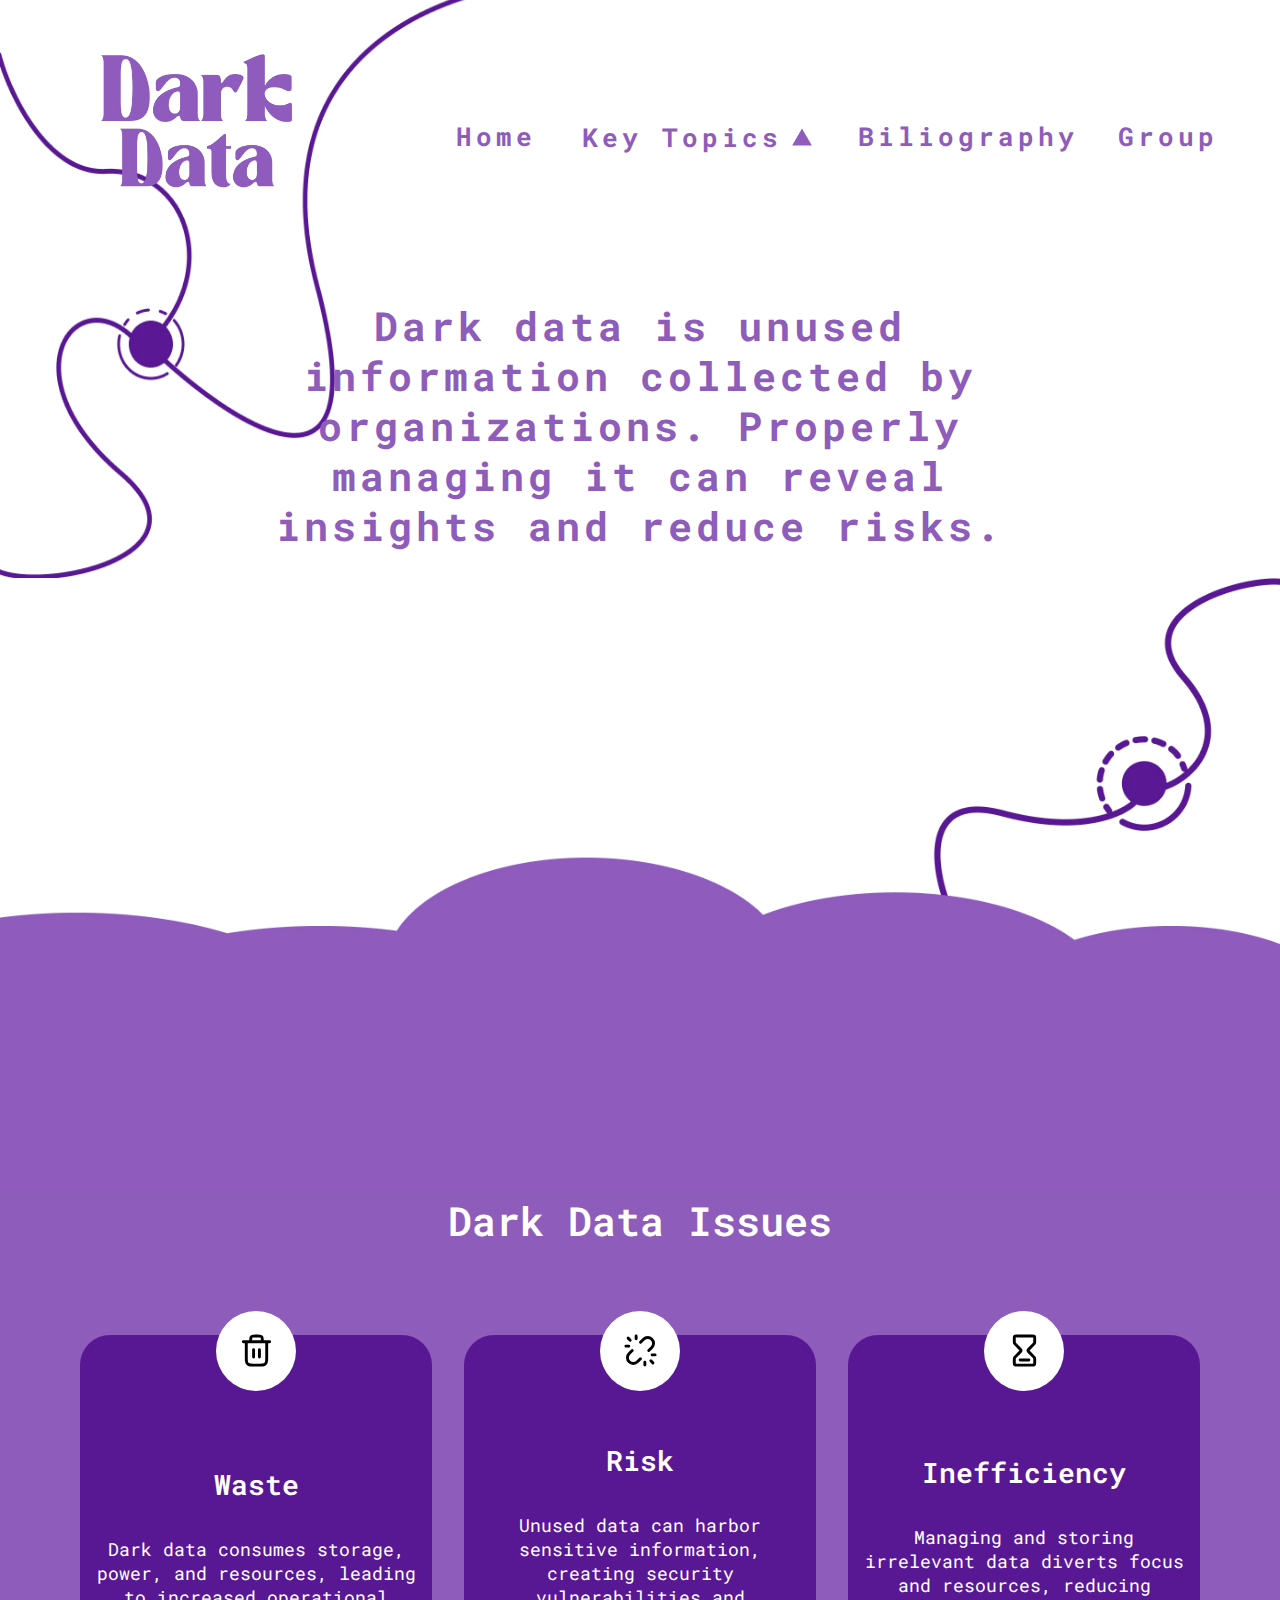
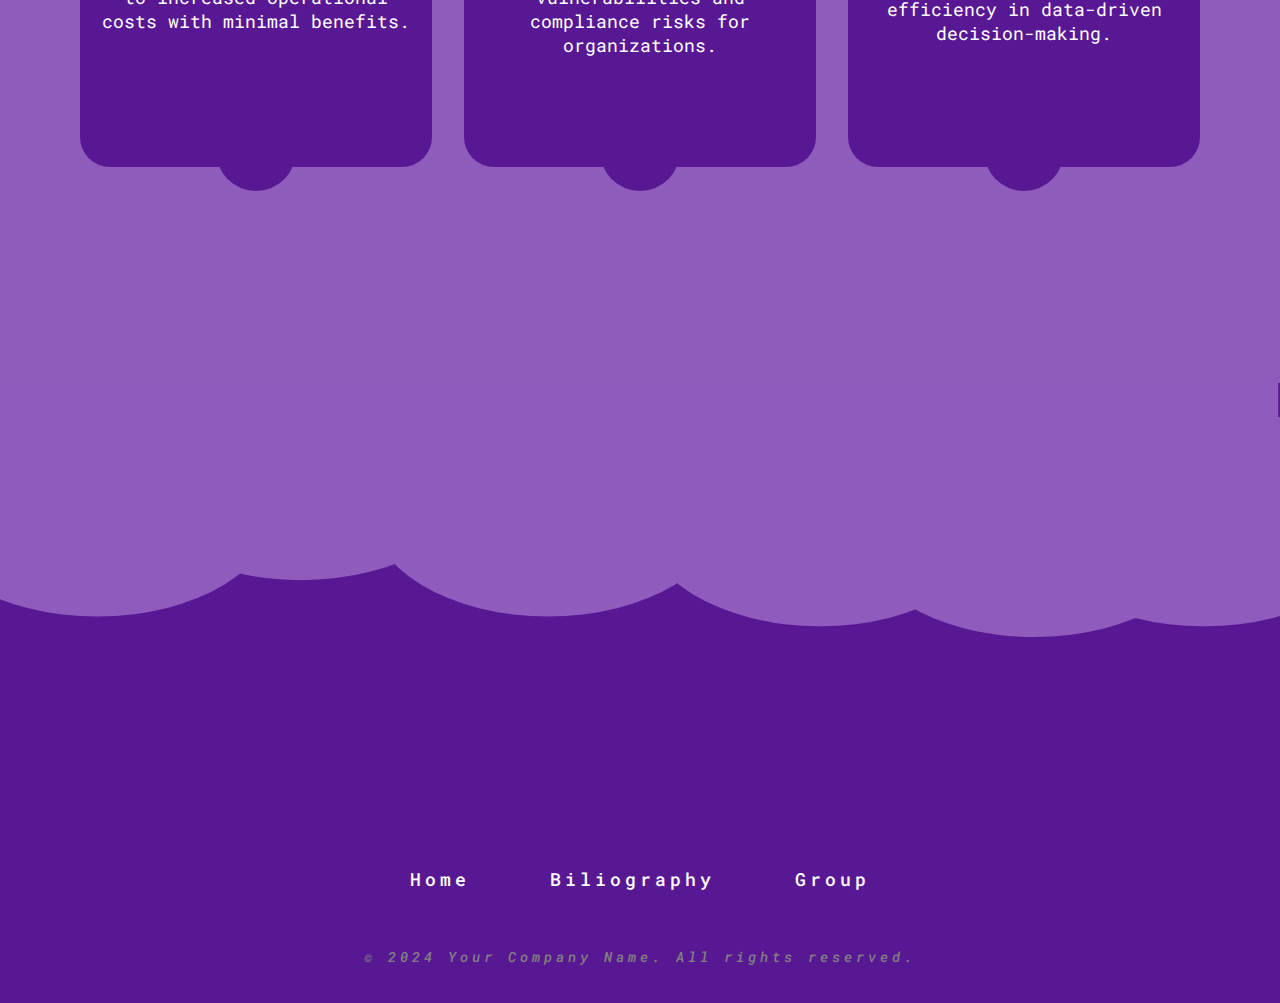
==== HTML/index.html @ 4b334733 "Merge branch 'main' of https://github.com/SlimsyKhan7/Group18-DarkData" ====
<!DOCTYPE html>
<html lang="en">
  <head>
    <meta charset="UTF-8" />
    <meta name="viewport" content="width=device-width, initial-scale=1.0" />
    <link rel="stylesheet" href="./../CSS/index.css" />
    <link rel="preconnect" href="https://fonts.googleapis.com" />
    <link rel="preconnect" href="https://fonts.gstatic.com" crossorigin />
    <link
      href="https://fonts.googleapis.com/css2?family=Roboto+Mono:ital,wght@0,100..700;1,100..700&display=swap"
      rel="stylesheet"
    />
    <script src="./../Javascript/index.js"></script>
    <title></title>
  </head>
  <body>
    <div class="nav-header">
      <nav class="nav">
        <img
          class="dotoutline"
          src="../Imgs/dotoutline.jpg"
          width="550"
          height="600"
          alt="dotoutline"
        />
        <div>
          <img
            src="../Imgs/Dark_Data-removebg-preview.png"
            height="270"
            width="270"
            alt=""
          />
        </div>
        <div class="nav-links">
          <a class="nav-link" href="./index.html"> Home </a>
          <div class="dropdown">
            <button onclick="myFunction()" class="dropbtn nav-link">
              Key Topics
              <img
                id="myDropdownArrow2"
                class="show dropdown-arrow2"
                src="../Imgs/arrow1.svg"
                height="20"
                width="20"
                alt=""
              />
              <img
                id="myDropdownArrow"
                class="dropdown-arrow"
                src="../Imgs/arrow2.svg"
                height="20"
                width="20"
                alt=""
              />
            </button>

            <div id="myDropdown" class="dropdown-content">
              <a href="./datawarehousing.html">Data WareHousing</a>
              <a href="./ReducingDarkData.html">Reducing dark data</a>
              <a href="./environmental.html">Evironmental Impact</a>
              <a href="./cloudstorage.html">Cloud Storage</a>
              <a href="./financial-impacts.html">
                Financial Impacts of Dark Data</a
              >
            </div>
          </div>
          <a href="./bibliography.html" class="nav-link"> Biliography </a>
          <a class="nav-link"> Group </a>
        </div>
      </nav>
      <section class="header">
        <h1 class="header-heading">
          Dark data is unused information collected by organizations. Properly
          managing it can reveal insights and reduce risks.
        </h1>
      </section>
      <img
        class="transition"
        src="../Imgs/transition.jpg"
        width="100%"
        alt=""
      />
    </div>
    <section class="section-1-inside">
      <h2 class="issues-header">Dark Data Issues</h2>
      <div class="issues">
        <div class="issues-container">
          <div>
            <img width="35" height="35" src="../Imgs/trash.svg" alt="trash" />
          </div>
          <h3>Waste</h3>
          <p>
            Dark data consumes storage, power, and resources, leading to
            increased operational costs with minimal benefits.
          </p>
          <section class="bottom-circle"></section>
        </div>
        <div class="issues-container">
          <div>
            <img
              width="35"
              height="35"
              src="../Imgs/link-broken.svg"
              alt="link broken"
            />
          </div>
          <h3>Risk</h3>
          <p>
            Unused data can harbor sensitive information, creating security
            vulnerabilities and compliance risks for organizations.
          </p>
          <section class="bottom-circle"></section>
        </div>
        <div class="issues-container">
          <div>
            <img
              width="35"
              height="35"
              src="../Imgs/hourglass.svg"
              alt="hourglass"
            />
          </div>
          <h3>Inefficiency</h3>
          <p>
            Managing and storing irrelevant data diverts focus and resources,
            reducing efficiency in data-driven decision-making.
          </p>
          <section class="bottom-circle"></section>
        </div>
      </div>
    </section>
    <img
      class="transition2"
      width="100%"
      src="../Imgs/transition2.svg"
      alt="transition2"
    />
    <footer>
      <div class="footer">
        <div class="footer-links">
          <a href="./index.html"> Home </a>
          <a href="./bibliography.html"> Biliography </a>
          <a href=""> Group </a>
        </div>
        <div class="footer-copyright">
          <p>&copy; 2024 Your Company Name. All rights reserved.</p>
        </div>
      </div>
    </footer>
  </body>
  <script src="../Javascript/index.js"></script>
</html>
---- CSS/index.css ----
/* Main Page */

body,
html {
  padding: 0;
  margin: 0;
}

.nav-header {
  padding: 0;
  margin: 0;
}

.nav {
  display: flex;
  justify-content: space-around;
  align-items: center;
}

.nav-links {
  display: flex;
  gap: 5rem;
}

.nav-link {
  text-decoration: none;
  color: #8e5cbb;
  font-size: 30px;
  font-weight: 900;
  line-height: 32px;
  letter-spacing: 4px;
  font-family: "Roboto Mono", monospace;
}

.nav-link:hover {
  opacity: 0.5;
  cursor: pointer;
}

.dotoutline {
  top: -20px;
  left: 0;
  position: absolute;
  z-index: -1;
}

.dotoutline2 {
  right: 0;
  bottom: -20px;
  position: absolute;
  z-index: -1;
}

.header-heading {
  color: #8e5cbb;
  font-size: 40px;
  font-weight: 900;
  line-height: 50px;
  letter-spacing: 4px;
  font-family: "Roboto Mono", monospace;
  text-align: center;
  max-width: 750px;
  position: relative;
  z-index: 1;
}

.header {
  display: flex;
  justify-content: center;
}

.header-smaller {
  color: #8e5cbb;
  font-size: 30px;
  font-weight: 900;
  line-height: 50px;
  letter-spacing: 4px;
  font-family: "Roboto Mono", monospace;
  text-align: center;
  max-width: 750px;
  position: relative;
  z-index: 1;
}

.transition {
  z-index: -1;
  display: block;
}

.dropbtn {
  text-decoration: none;
  color: #8e5cbb;
  font-size: 30px;
  font-weight: 900;
  line-height: 32px;
  letter-spacing: 4px;
  font-family: "Roboto Mono", monospace;
  border: none;
  background: none;
  display: flex;
  align-items: center;
  gap: 10px;
}

.dropbtn:hover,
.dropbtn:focus {
  opacity: 0.5;
}

.dropdown {
  position: relative;
  display: inline-block;
  z-index: 10;
}

.dropdown-content {
  display: none;
  position: absolute;
  border: 1px #8e5cbb solid;
  min-width: 160px;
  border-radius: 15px;
  box-shadow: 0px 8px 16px 0px rgba(0, 0, 0, 0.2);
  z-index: 100;
  background-color: white;
}

.dropdown-arrow {
  display: none;
}

.dropdown-arrow2 {
  display: none;
}

.dropdown-content a {
  padding: 12px 16px;
  text-decoration: none;
  display: block;
  border-radius: 15px;
  text-align: center;
  text-decoration: none;
  color: #8e5cbb;
  font-size: 20px;
  font-weight: 900;
  letter-spacing: 4px;
  font-family: "Roboto Mono", monospace;
  border: none;
  background: none;
}

.dropdown-content a:hover {
  background-color: #ddd;
}

.show {
  display: block;
}

.section-1-inside {
  background-color: #8e5cbb;
  padding-bottom: 12rem;
}

.issues {
  display: flex;
  justify-content: center;
  align-items: center;
  gap: 8rem;
  padding: 1.5rem 0;
  position: relative;
}

.issues-header {
  margin: 0;
  align-items: center;
  text-align: center;
  color: white;
  font-family: "Roboto Mono", monospace;
  font-weight: 600;
  font-size: 40px;
  padding-bottom: 4rem;
}

.issues-container {
  background-color: #591893;
  padding: 1rem;
  border-radius: 30px;
  display: flex;
  flex-direction: column;
  align-items: center;
  justify-content: center;
  height: 25rem;
  max-width: 20rem;
}

.issues-container h3 {
  color: white;
  font-family: "Roboto Mono", monospace;
  font-weight: 600;
  font-size: 28px;
  text-align: center;
  margin: 0;
  padding: 1rem 4rem;
}

.issues-container p {
  color: white;
  font-family: "Roboto Mono", monospace;
  font-weight: 400;
  font-size: 18px;
  text-align: center;
}

.bottom-circle {
  width: 80px;
  height: 80px;
  background-color: #591893;
  border-radius: 50px;
  position: absolute;
  bottom: 0;
  display: flex;
  justify-content: center;
  align-items: center;
}

.issues-container div {
  width: 80px;
  height: 80px;
  background-color: white;
  border-radius: 50px;
  position: absolute;
  top: 0;
  display: flex;
  justify-content: center;
  align-items: center;
}

.transition2 {
  position: absolute;
}

footer {
  background-color: #591893;
  width: 100%;
}

.footer {
  padding-top: 30rem;
  position: relative;
  display: flex;
  justify-content: center;
  flex-direction: column;
  gap: 1rem;
  align-items: center;
  z-index: 10;
}

.footer-other {
  padding-top: 3rem;
  position: relative;
  display: flex;
  justify-content: center;
  flex-direction: column;
  gap: 1rem;
  align-items: center;
  z-index: 10;
}

.footer-links {
  display: flex;
  gap: 5rem;
}

.footer-links a {
  text-decoration: none;
  color: white;
  font-size: 18px;
  font-weight: 500;
  line-height: 32px;
  letter-spacing: 4px;
  font-family: "Roboto Mono", monospace;
}

.footer-links a:hover {
  opacity: 0.5;
}

.footer-copyright {
  color: gray;
  font-size: 14px;
  font-style: italic;
  font-weight: 500;
  line-height: 32px;
  letter-spacing: 4px;
  font-family: "Roboto Mono", monospace;
  text-align: center;
  padding: 1rem;
}

/* Data Warehousing Page */

.data-warehousing-header {
  color: #8e5cbb;
  font-size: 30px;
  font-weight: 900;
  line-height: 32px;
  letter-spacing: 4px;
  font-family: "Roboto Mono", monospace;
  text-align: end;
  max-width: 750px;
  position: relative;
  z-index: 1;
}

.data-warehousing-heading {
  display: flex;
  justify-content: end;
  align-items: end;
  flex-direction: column;
}

.data-warehousing {
  max-width: 1200px;
  margin: 0 auto;
  display: flex;
  flex-direction: column;
}

.data-warehousing-header-paragraph {
  color: #8e5cbb;
  font-size: 20px;
  font-weight: 900;
  line-height: 32px;
  letter-spacing: 4px;
  font-family: "Roboto Mono", monospace;
  text-align: end;
  max-width: 750px;
  position: relative;
  z-index: 1;
  padding: 2rem;
}

.data-warehousing-pros {
  gap: 1rem;
  padding: 1.5rem 0;
  position: relative;
  display: flex;
  flex-direction: column;
  justify-content: start;
  align-items: start;
}

.data-warehousing-pros h2 {
  color: #8e5cbb;
  font-size: 30px;
  font-weight: 900;
  line-height: 32px;
  letter-spacing: 4px;
  font-family: "Roboto Mono", monospace;
  text-align: start;
  max-width: 750px;
  position: relative;
  z-index: 1;
}

.data-warehousing-pros h3 {
  color: #8e5cbb;
  font-size: 26px;
  font-weight: 900;
  line-height: 32px;
  letter-spacing: 4px;
  font-family: "Roboto Mono", monospace;
  text-align: start;
  max-width: 750px;
  position: relative;
  z-index: 1;
}

.data-warehousing-pros p {
  color: #8e5cbb;
  font-size: 20px;
  font-weight: 900;
  line-height: 32px;
  letter-spacing: 4px;
  font-family: "Roboto Mono", monospace;
  text-align: start;
  max-width: 750px;
  position: relative;
  z-index: 1;
}

.data-warehousing-types {
  display: flex;
  flex-direction: column;
  justify-content: end;
  align-items: end;
}

.data-warehousing-types h2 {
  color: #8e5cbb;
  font-size: 30px;
  font-weight: 900;
  line-height: 32px;
  letter-spacing: 4px;
  font-family: "Roboto Mono", monospace;
  text-align: end;
  max-width: 750px;
  position: relative;
  z-index: 1;
}

.data-warehousing-types h3 {
  color: #8e5cbb;
  font-size: 26px;
  font-weight: 900;
  line-height: 32px;
  letter-spacing: 4px;
  font-family: "Roboto Mono", monospace;
  text-align: end;
  max-width: 750px;
  position: relative;
  z-index: 1;
}

.data-warehousing-types p {
  color: #8e5cbb;
  font-size: 20px;
  font-weight: 900;
  line-height: 32px;
  letter-spacing: 4px;
  font-family: "Roboto Mono", monospace;
  text-align: end;
  max-width: 750px;
  position: relative;
  z-index: 1;
}

.data-warehousing-architecture {
  display: flex;
  flex-direction: column;
  justify-content: start;
  align-items: start;
  padding-bottom: 4rem;
}

.data-warehousing-architecture h2 {
  color: #8e5cbb;
  font-size: 30px;
  font-weight: 900;
  line-height: 32px;
  letter-spacing: 4px;
  font-family: "Roboto Mono", monospace;
  text-align: start;
  max-width: 750px;
  position: relative;
  z-index: 1;
}

.data-warehousing-architecture h3 {
  color: #8e5cbb;
  font-size: 26px;
  font-weight: 900;
  line-height: 32px;
  letter-spacing: 4px;
  font-family: "Roboto Mono", monospace;
  text-align: start;
  max-width: 750px;
  position: relative;
  z-index: 1;
}

.data-warehousing-architecture p {
  color: #8e5cbb;
  font-size: 20px;
  font-weight: 900;
  line-height: 32px;
  letter-spacing: 4px;
  font-family: "Roboto Mono", monospace;
  text-align: start;
  max-width: 750px;
  position: relative;
  z-index: 1;
}

.data-warehousing-architecture li {
  color: #8e5cbb;
  font-size: 20px;
  font-weight: 900;
  line-height: 32px;
  letter-spacing: 4px;
  font-family: "Roboto Mono", monospace;
  text-align: start;
  max-width: 750px;
  position: relative;
  z-index: 1;
}




/* Media Queries */

@media (max-width: 1500px) {
  .nav-links {
    gap: 2.5rem;
  }

  .nav-link {
    font-size: 26px;
  }

  .issues {
    gap: 2rem;
  }
}

@media (max-width: 1150px) {
  .issues {
    flex-direction: column;
    gap: 5rem;
  }

  .issues-container {
    position: relative;
  }

  .issues-container div {
    top: -25px;
  }
}
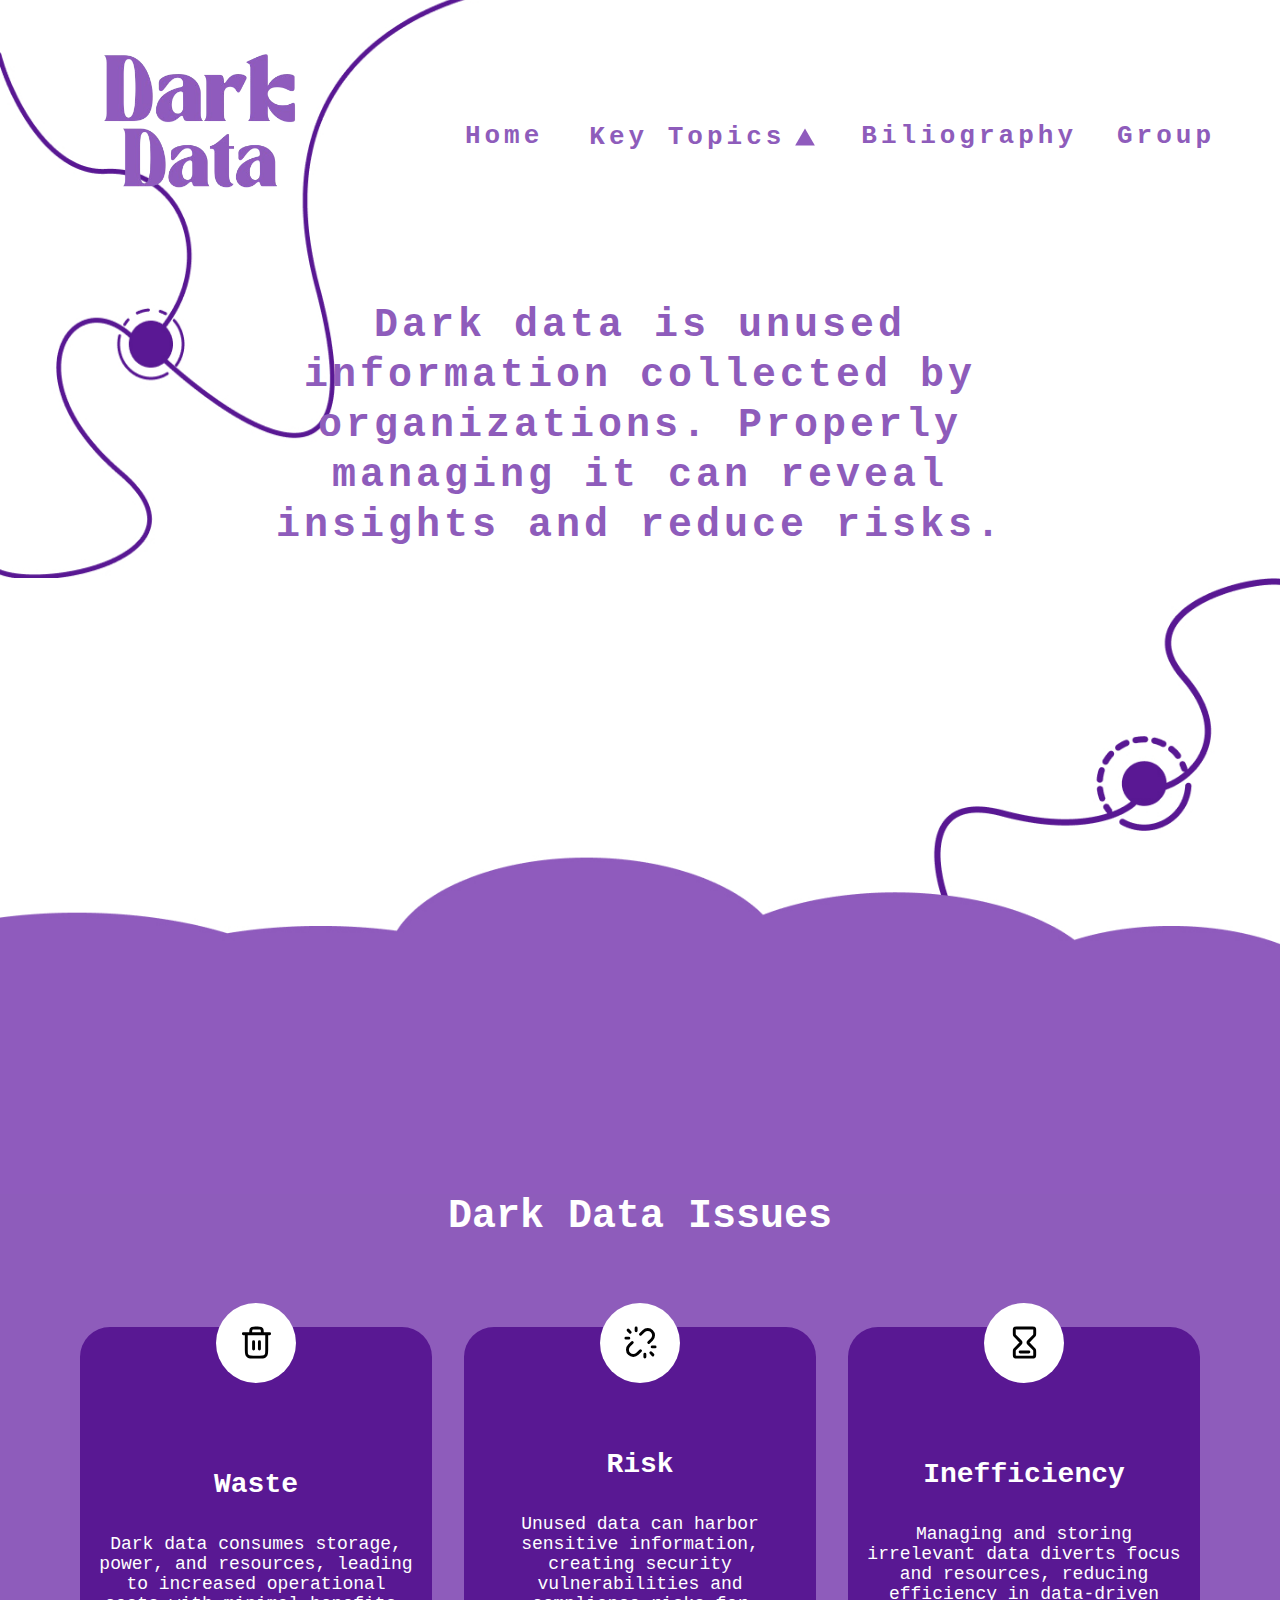
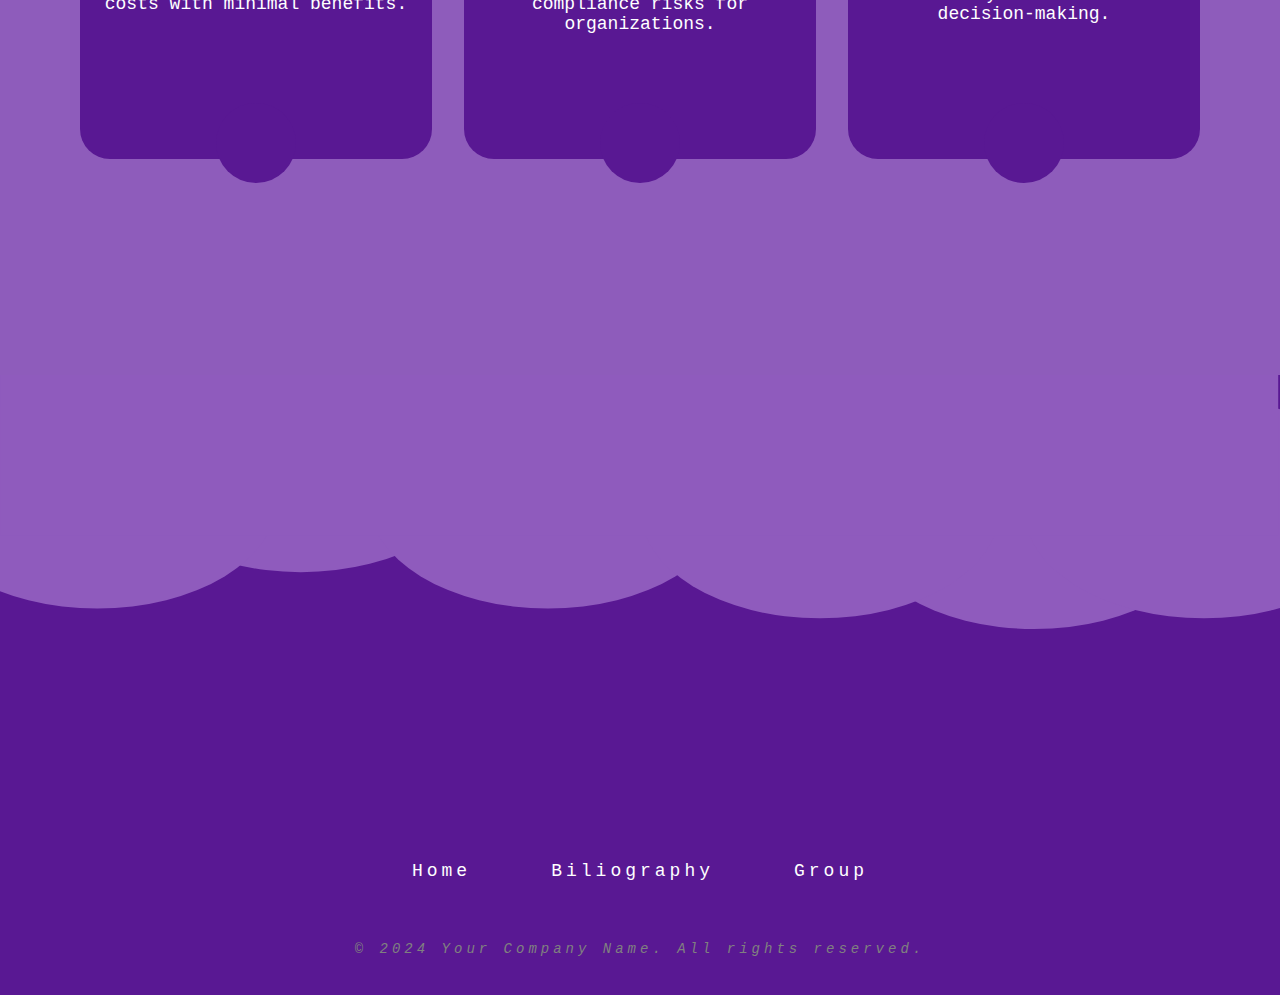
==== commit 7215f77c: "main page title" ====
--- a/HTML/index.html
+++ b/HTML/index.html
@@ -4,14 +4,8 @@
     <meta charset="UTF-8" />
     <meta name="viewport" content="width=device-width, initial-scale=1.0" />
     <link rel="stylesheet" href="./../CSS/index.css" />
-    <link rel="preconnect" href="https://fonts.googleapis.com" />
-    <link rel="preconnect" href="https://fonts.gstatic.com" crossorigin />
-    <link
-      href="https://fonts.googleapis.com/css2?family=Roboto+Mono:ital,wght@0,100..700;1,100..700&display=swap"
-      rel="stylesheet"
-    />
     <script src="./../Javascript/index.js"></script>
-    <title></title>
+    <title>Main Page</title>
   </head>
   <body>
     <div class="nav-header">
@@ -62,6 +56,7 @@
               <a href="./financial-impacts.html">
                 Financial Impacts of Dark Data</a
               >
+              <a href="./positive-DD-usage.html">Positive Usage</a>
             </div>
           </div>
           <a href="./bibliography.html" class="nav-link"> Biliography </a>
--- a/CSS/index.css
+++ b/CSS/index.css
@@ -337,7 +337,6 @@
   max-width: 750px;
   position: relative;
   z-index: 1;
-  padding: 2rem;
 }
 
 .data-warehousing-pros {
@@ -495,8 +494,256 @@
   z-index: 1;
 }
 
-
-
+/* Data Data Reduction Page */
+
+.dark-data-reduction {
+  max-width: 1200px;
+  margin: 0 auto;
+  display: flex;
+  flex-direction: column;
+}
+
+.dark-data-reduction-heading {
+  display: flex;
+  justify-content: end;
+  align-items: end;
+  flex-direction: column;
+}
+
+.dark-data-reduction-header {
+  color: #8e5cbb;
+  font-size: 30px;
+  font-weight: 900;
+  line-height: 32px;
+  letter-spacing: 4px;
+  font-family: "Roboto Mono", monospace;
+  text-align: end;
+  max-width: 750px;
+  position: relative;
+  z-index: 1;
+}
+
+.dark-data-reduction-header-paragraph {
+  color: #8e5cbb;
+  font-size: 20px;
+  font-weight: 900;
+  line-height: 32px;
+  letter-spacing: 4px;
+  font-family: "Roboto Mono", monospace;
+  text-align: end;
+  max-width: 750px;
+  position: relative;
+  z-index: 1;
+}
+
+.dark-data-reduction-methods,
+.dark-data-reduction-silos,
+.dark-data-reduction-discovery-tools,
+.dark-data-reduction-identifying {
+  gap: 1rem;
+  padding: 1.5rem 0;
+  position: relative;
+  display: flex;
+  flex-direction: column;
+  justify-content: start;
+  align-items: start;
+}
+
+.dark-data-reduction-methods h2,
+.dark-data-reduction-silos h2,
+.dark-data-reduction-discovery-tools h2,
+.dark-data-reduction-identifying h2 {
+  color: #8e5cbb;
+  font-size: 30px;
+  font-weight: 900;
+  line-height: 32px;
+  letter-spacing: 4px;
+  font-family: "Roboto Mono", monospace;
+  text-align: start;
+  max-width: 750px;
+  position: relative;
+  z-index: 1;
+}
+
+.dark-data-reduction-methods h3,
+.dark-data-reduction-silos h3,
+.dark-data-reduction-discovery-tools h3,
+.dark-data-reduction-identifying h3 {
+  color: #8e5cbb;
+  font-size: 26px;
+  font-weight: 900;
+  line-height: 32px;
+  letter-spacing: 4px;
+  font-family: "Roboto Mono", monospace;
+  text-align: start;
+  max-width: 750px;
+  position: relative;
+  z-index: 1;
+}
+
+.dark-data-reduction-methods p,
+.dark-data-reduction-silos p,
+.dark-data-reduction-discovery-tools p,
+.dark-data-reduction-identifying p {
+  color: #8e5cbb;
+  font-size: 20px;
+  font-weight: 900;
+  line-height: 32px;
+  letter-spacing: 4px;
+  font-family: "Roboto Mono", monospace;
+  text-align: start;
+  max-width: 750px;
+  position: relative;
+  z-index: 1;
+}
+
+/* Financial Impact */
+
+.financial-impacts-dark-data-header {
+  color: #8e5cbb;
+  font-size: 30px;
+  font-weight: 900;
+  line-height: 32px;
+  letter-spacing: 4px;
+  font-family: "Roboto Mono", monospace;
+  text-align: end;
+  max-width: 750px;
+  position: relative;
+  z-index: 1;
+}
+
+.financial-impacts-dark-data-heading {
+  display: flex;
+  justify-content: end;
+  align-items: end;
+  flex-direction: column;
+}
+
+.financial-impacts-dark-data {
+  max-width: 1200px;
+  margin: 0 auto;
+  display: flex;
+  flex-direction: column;
+}
+
+.financial-impacts-dark-data-header-paragraph {
+  color: #8e5cbb;
+  font-size: 20px;
+  font-weight: 900;
+  line-height: 32px;
+  letter-spacing: 4px;
+  font-family: "Roboto Mono", monospace;
+  text-align: end;
+  max-width: 750px;
+  position: relative;
+  z-index: 1;
+  padding: 2rem;
+}
+
+.financial-impacts-dark-data-netflix,
+.financial-impacts-dark-data-breach,
+.financial-impacts-dark-data-equifax {
+  gap: 1rem;
+  padding: 1.5rem 0;
+  position: relative;
+  display: flex;
+  flex-direction: column;
+  justify-content: start;
+  align-items: start;
+}
+
+.financial-impacts-dark-data-netflix h2,
+.financial-impacts-dark-data-breach h2,
+.financial-impacts-dark-data-equifax h2 {
+  color: #8e5cbb;
+  font-size: 30px;
+  font-weight: 900;
+  line-height: 32px;
+  letter-spacing: 4px;
+  font-family: "Roboto Mono", monospace;
+  text-align: start;
+  max-width: 750px;
+  position: relative;
+  z-index: 1;
+}
+
+.financial-impacts-dark-data-netflix p,
+.financial-impacts-dark-data-breach p,
+.financial-impacts-dark-data-equifax p {
+  color: #8e5cbb;
+  font-size: 20px;
+  font-weight: 900;
+  line-height: 32px;
+  letter-spacing: 4px;
+  font-family: "Roboto Mono", monospace;
+  text-align: start;
+  max-width: 750px;
+  position: relative;
+  z-index: 1;
+}
+
+/* Bibliography */
+
+.bibliography {
+  max-width: 1200px;
+  margin: 0 auto;
+  display: flex;
+  flex-direction: column;
+}
+
+.bibliography-header {
+  color: #8e5cbb;
+  font-size: 30px;
+  font-weight: 900;
+  line-height: 32px;
+  letter-spacing: 4px;
+  font-family: "Roboto Mono", monospace;
+  text-align: end;
+  padding-top: 10rem;
+}
+
+.bibliography-section {
+  padding-top: 1rem;
+  padding-bottom: 1rem;
+  display: flex;
+  flex-direction: column;
+  align-items: start;
+}
+
+.data-warehousing.bibliography-section {
+  align-items: end;
+  text-align: end;
+}
+
+.bibliography-section h2 {
+  color: #8e5cbb;
+  font-size: 30px;
+  font-weight: 900;
+  line-height: 32px;
+  letter-spacing: 4px;
+  font-family: "Roboto Mono", monospace;
+  text-align: start;
+  max-width: 750px;
+}
+
+.references-list {
+  list-style-type: none;
+  padding-left: 0;
+  color: #8e5cbb;
+  font-size: 20px;
+  font-weight: 900;
+  line-height: 32px;
+  letter-spacing: 4px;
+  font-family: "Roboto Mono", monospace;
+}
+
+.references-list a {
+  color: #8e5cbb;
+}
+
+.references-list a:hover {
+  opacity: 0.5;
+}
 
 /* Media Queries */
 
@@ -528,5 +775,3 @@
     top: -25px;
   }
 }
-
-
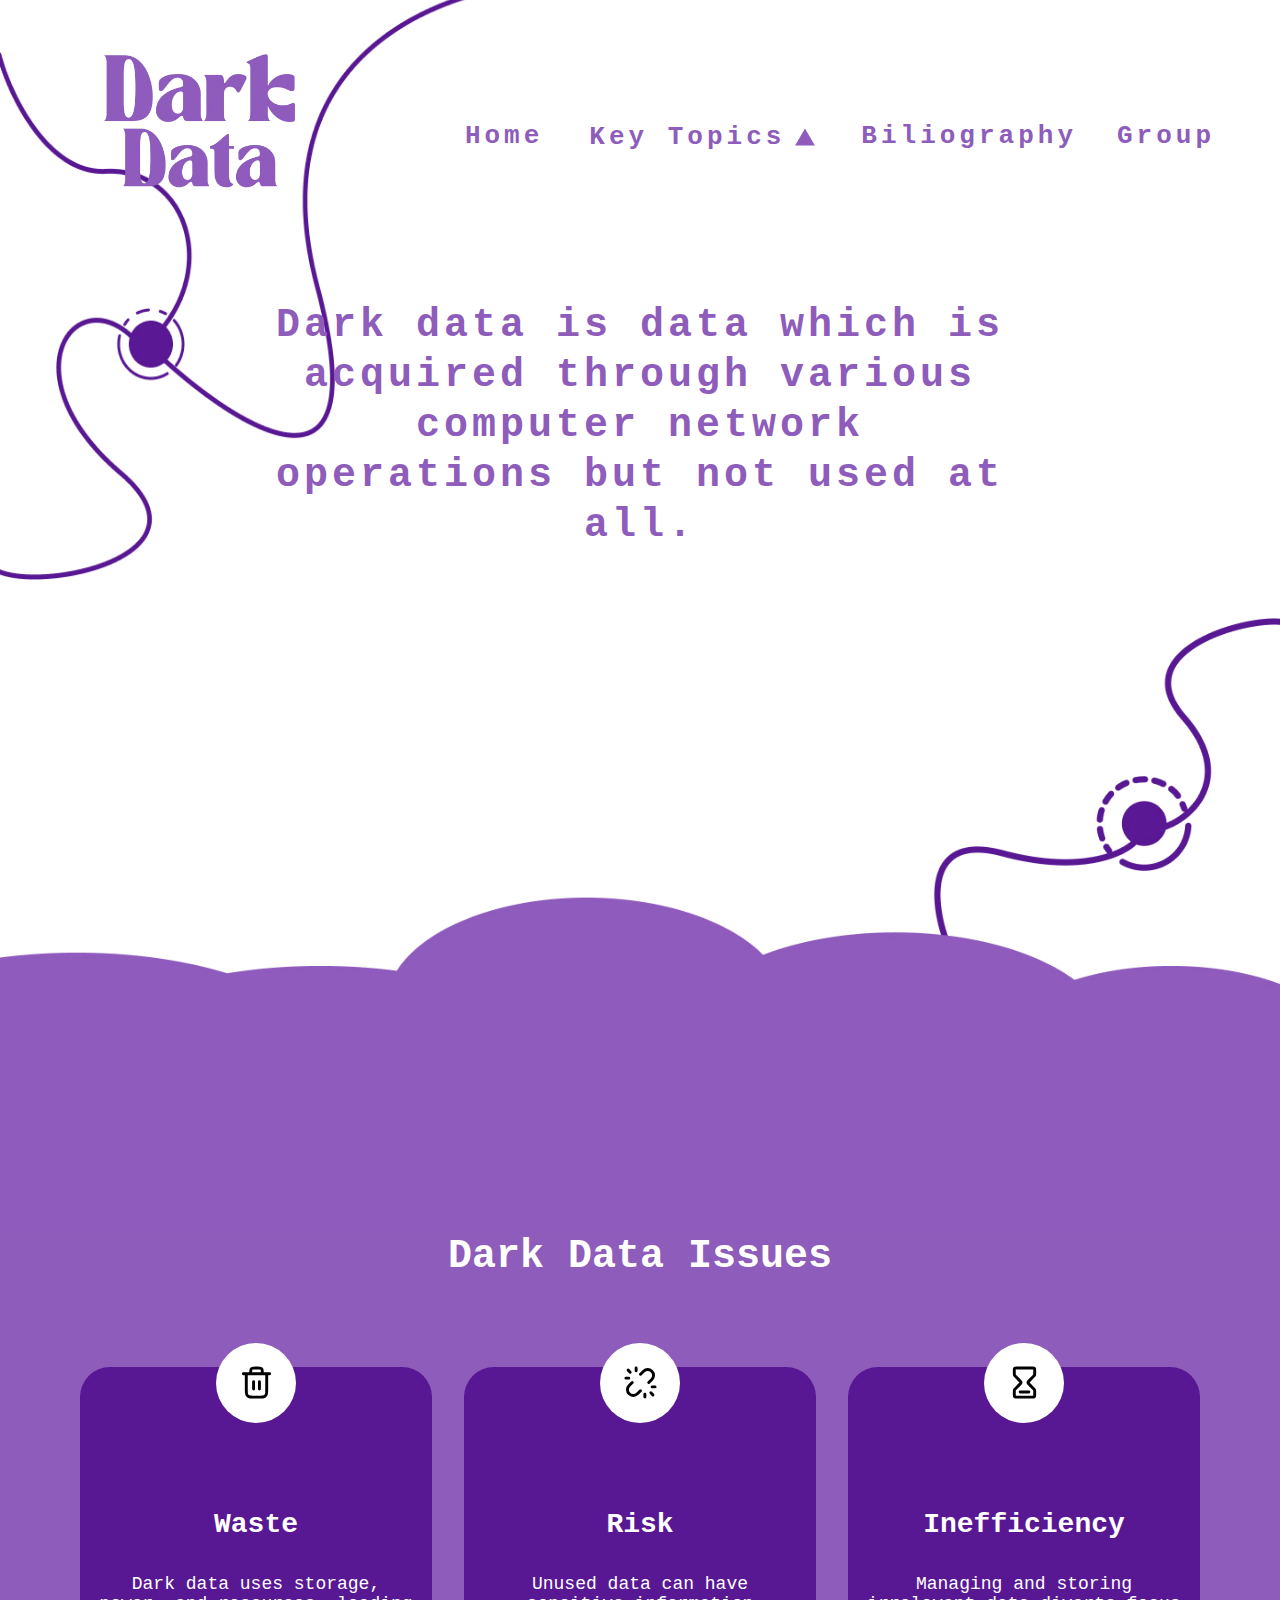
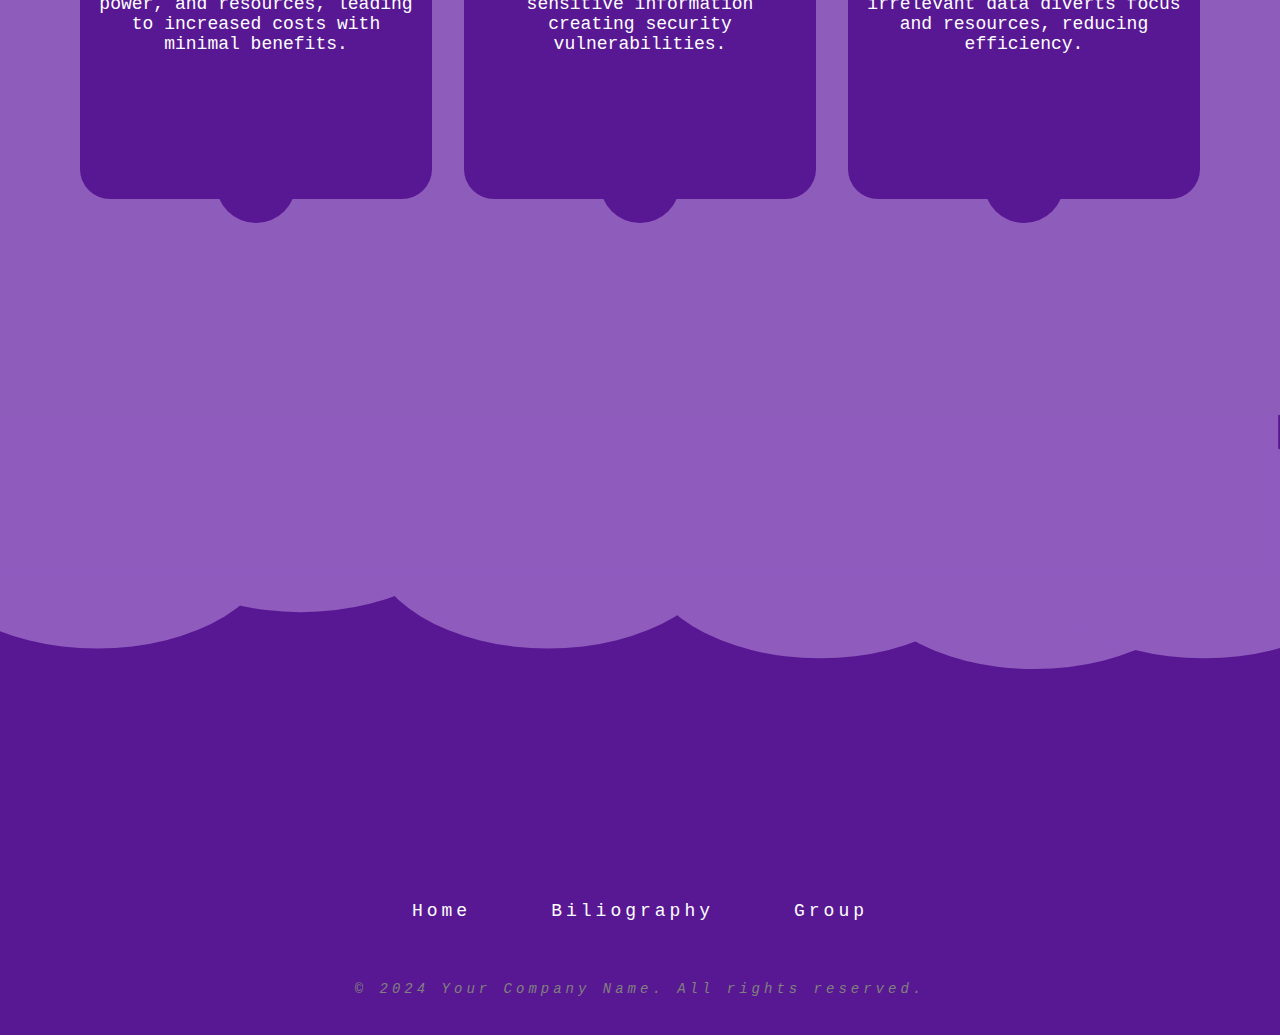
==== commit 3cbe032b: "Merge branch 'main' of https://github.com/SlimsyKhan7/Group18-DarkData" ====
--- a/HTML/index.html
+++ b/HTML/index.html
@@ -57,6 +57,7 @@
                 Financial Impacts of Dark Data</a
               >
               <a href="./positive-DD-usage.html">Positive Usage</a>
+              <a href="./case-study.html">Case Study</a>
             </div>
           </div>
           <a href="./bibliography.html" class="nav-link"> Biliography </a>
@@ -65,8 +66,8 @@
       </nav>
       <section class="header">
         <h1 class="header-heading">
-          Dark data is unused information collected by organizations. Properly
-          managing it can reveal insights and reduce risks.
+          Dark data is data which is acquired through various computer network
+          operations but not used at all.
         </h1>
       </section>
       <img
@@ -85,8 +86,8 @@
           </div>
           <h3>Waste</h3>
           <p>
-            Dark data consumes storage, power, and resources, leading to
-            increased operational costs with minimal benefits.
+            Dark data uses storage, power, and resources, leading to
+            increased costs with minimal benefits.
           </p>
           <section class="bottom-circle"></section>
         </div>
@@ -101,8 +102,8 @@
           </div>
           <h3>Risk</h3>
           <p>
-            Unused data can harbor sensitive information, creating security
-            vulnerabilities and compliance risks for organizations.
+            Unused data can have sensitive information creating security
+            vulnerabilities.
           </p>
           <section class="bottom-circle"></section>
         </div>
@@ -118,7 +119,7 @@
           <h3>Inefficiency</h3>
           <p>
             Managing and storing irrelevant data diverts focus and resources,
-            reducing efficiency in data-driven decision-making.
+            reducing efficiency.
           </p>
           <section class="bottom-circle"></section>
         </div>
--- a/CSS/index.css
+++ b/CSS/index.css
@@ -6,10 +6,7 @@
   margin: 0;
 }
 
-.nav-header {
-  padding: 0;
-  margin: 0;
-}
+
 
 .nav {
   display: flex;
@@ -62,6 +59,7 @@
   max-width: 750px;
   position: relative;
   z-index: 1;
+  padding-bottom: 2.5rem;
 }
 
 .header {
@@ -501,6 +499,7 @@
   margin: 0 auto;
   display: flex;
   flex-direction: column;
+  margin-top: 4rem;
 }
 
 .dark-data-reduction-heading {
@@ -745,6 +744,267 @@
   opacity: 0.5;
 }
 
+/* Environmental */
+
+.environmental-impacts-data-centers {
+  max-width: 1200px;
+  margin: 0 auto;
+  display: flex;
+  flex-direction: column;
+}
+
+.environmental-impacts-heading {
+  display: flex;
+  justify-content: end;
+  align-items: end;
+  flex-direction: column;
+}
+
+.environmental-impacts-header {
+  color: #8e5cbb;
+  font-size: 30px;
+  font-weight: 900;
+  line-height: 32px;
+  letter-spacing: 4px;
+  font-family: "Roboto Mono", monospace;
+  text-align: end;
+  max-width: 750px;
+  position: relative;
+  z-index: 1;
+}
+
+.environmental-impacts-introduction {
+  color: #8e5cbb;
+  font-size: 20px;
+  font-weight: 900;
+  line-height: 32px;
+  letter-spacing: 4px;
+  font-family: "Roboto Mono", monospace;
+  text-align: end;
+  max-width: 750px;
+  position: relative;
+  z-index: 1;
+}
+
+.environmental-impacts-operation,
+.environmental-impacts-cooling,
+.environmental-impacts-land-usage,
+.environmental-impacts-construction,
+.environmental-impacts-solutions {
+  gap: 1rem;
+  padding: 1.5rem 0;
+  position: relative;
+  display: flex;
+  flex-direction: column;
+  justify-content: start;
+  align-items: start;
+}
+
+.environmental-impacts-operation h2,
+.environmental-impacts-cooling h2,
+.environmental-impacts-land-usage h2,
+.environmental-impacts-construction h2,
+.environmental-impacts-solutions h2 {
+  color: #8e5cbb;
+  font-size: 30px;
+  font-weight: 900;
+  line-height: 32px;
+  letter-spacing: 4px;
+  font-family: "Roboto Mono", monospace;
+  text-align: start;
+  max-width: 750px;
+  position: relative;
+  z-index: 1;
+}
+
+.environmental-impacts-operation p,
+.environmental-impacts-cooling p,
+.environmental-impacts-land-usage p,
+.environmental-impacts-construction p,
+.environmental-impacts-solutions p {
+  color: #8e5cbb;
+  font-size: 20px;
+  font-weight: 900;
+  line-height: 32px;
+  letter-spacing: 4px;
+  font-family: "Roboto Mono", monospace;
+  text-align: start;
+  max-width: 750px;
+  position: relative;
+  z-index: 1;
+}
+
+/* Positive Uses of Dark Data Page */
+
+.positive-uses-dark-data {
+  max-width: 1200px;
+  margin: 0 auto;
+  display: flex;
+  flex-direction: column;
+}
+
+.positive-uses-heading {
+  display: flex;
+  justify-content: end;
+  align-items: end;
+  flex-direction: column;
+}
+
+.positive-uses-header {
+  color: #8e5cbb;
+  font-size: 30px;
+  font-weight: 900;
+  line-height: 32px;
+  letter-spacing: 4px;
+  font-family: "Roboto Mono", monospace;
+  text-align: end;
+  max-width: 750px;
+  position: relative;
+  z-index: 1;
+}
+
+.positive-uses-introduction {
+  color: #8e5cbb;
+  font-size: 20px;
+  font-weight: 900;
+  line-height: 32px;
+  letter-spacing: 4px;
+  font-family: "Roboto Mono", monospace;
+  text-align: end;
+  max-width: 750px;
+  position: relative;
+  z-index: 1;
+}
+
+.positive-uses-organizing,
+.positive-uses-productive,
+.positive-uses-training-ai,
+.positive-uses-optimizing-manufacturing,
+.positive-uses-improving-customer-experience,
+.positive-uses-social-media {
+  gap: 1rem;
+  padding: 1.5rem 0;
+  position: relative;
+  display: flex;
+  flex-direction: column;
+  justify-content: start;
+  align-items: start;
+}
+
+.positive-uses-organizing h2,
+.positive-uses-productive h2,
+.positive-uses-training-ai h2,
+.positive-uses-optimizing-manufacturing h2,
+.positive-uses-improving-customer-experience h2,
+.positive-uses-social-media h2 {
+  color: #8e5cbb;
+  font-size: 30px;
+  font-weight: 900;
+  line-height: 32px;
+  letter-spacing: 4px;
+  font-family: "Roboto Mono", monospace;
+  text-align: start;
+  max-width: 750px;
+  position: relative;
+  z-index: 1;
+}
+
+.positive-uses-organizing p,
+.positive-uses-productive p,
+.positive-uses-training-ai p,
+.positive-uses-optimizing-manufacturing p,
+.positive-uses-improving-customer-experience p,
+.positive-uses-social-media p {
+  color: #8e5cbb;
+  font-size: 20px;
+  font-weight: 900;
+  line-height: 32px;
+  letter-spacing: 4px;
+  font-family: "Roboto Mono", monospace;
+  text-align: start;
+  max-width: 750px;
+  position: relative;
+  z-index: 1;
+}
+
+/* Cloud Storage */
+
+.cloud-storage-main {
+  max-width: 1200px;
+  margin: 0 auto;
+  display: flex;
+  flex-direction: column;
+}
+
+.cloud-storage-heading {
+  display: flex;
+  justify-content: end;
+  align-items: end;
+  flex-direction: column;
+}
+
+.cloud-storage-header {
+  color: #8e5cbb;
+  font-size: 30px;
+  font-weight: 900;
+  line-height: 32px;
+  letter-spacing: 4px;
+  font-family: "Roboto Mono", monospace;
+  text-align: end;
+  max-width: 750px;
+  position: relative;
+  z-index: 1;
+}
+
+.cloud-storage-parra {
+  color: #8e5cbb;
+  font-size: 20px;
+  font-weight: 900;
+  line-height: 32px;
+  letter-spacing: 4px;
+  font-family: "Roboto Mono", monospace;
+  text-align: end;
+  max-width: 900px;
+  position: relative;
+  z-index: 1;
+}
+.cloud-storage-left{
+  gap: 1rem;
+  padding: 1.5rem 0;
+  position: relative;
+  display: flex;
+  flex-direction: column;
+  justify-content: start;
+  align-items: start;
+}
+
+.cloud-storage-left h2 {
+  color: #8e5cbb;
+  font-size: 30px;
+  font-weight: 900;
+  line-height: 32px;
+  letter-spacing: 4px;
+  font-family: "Roboto Mono", monospace;
+  text-align: start;
+  max-width: 750px;
+  position: relative;
+  z-index: 1;
+}
+
+.cloud-storage-left p {
+  color: #8e5cbb;
+  font-size: 20px;
+  font-weight: 900;
+  line-height: 32px;
+  letter-spacing: 4px;
+  font-family: "Roboto Mono", monospace;
+  text-align: start;
+  max-width: 750px;
+  position: relative;
+  z-index: 1;
+}
+
+
 /* Media Queries */
 
 @media (max-width: 1500px) {
